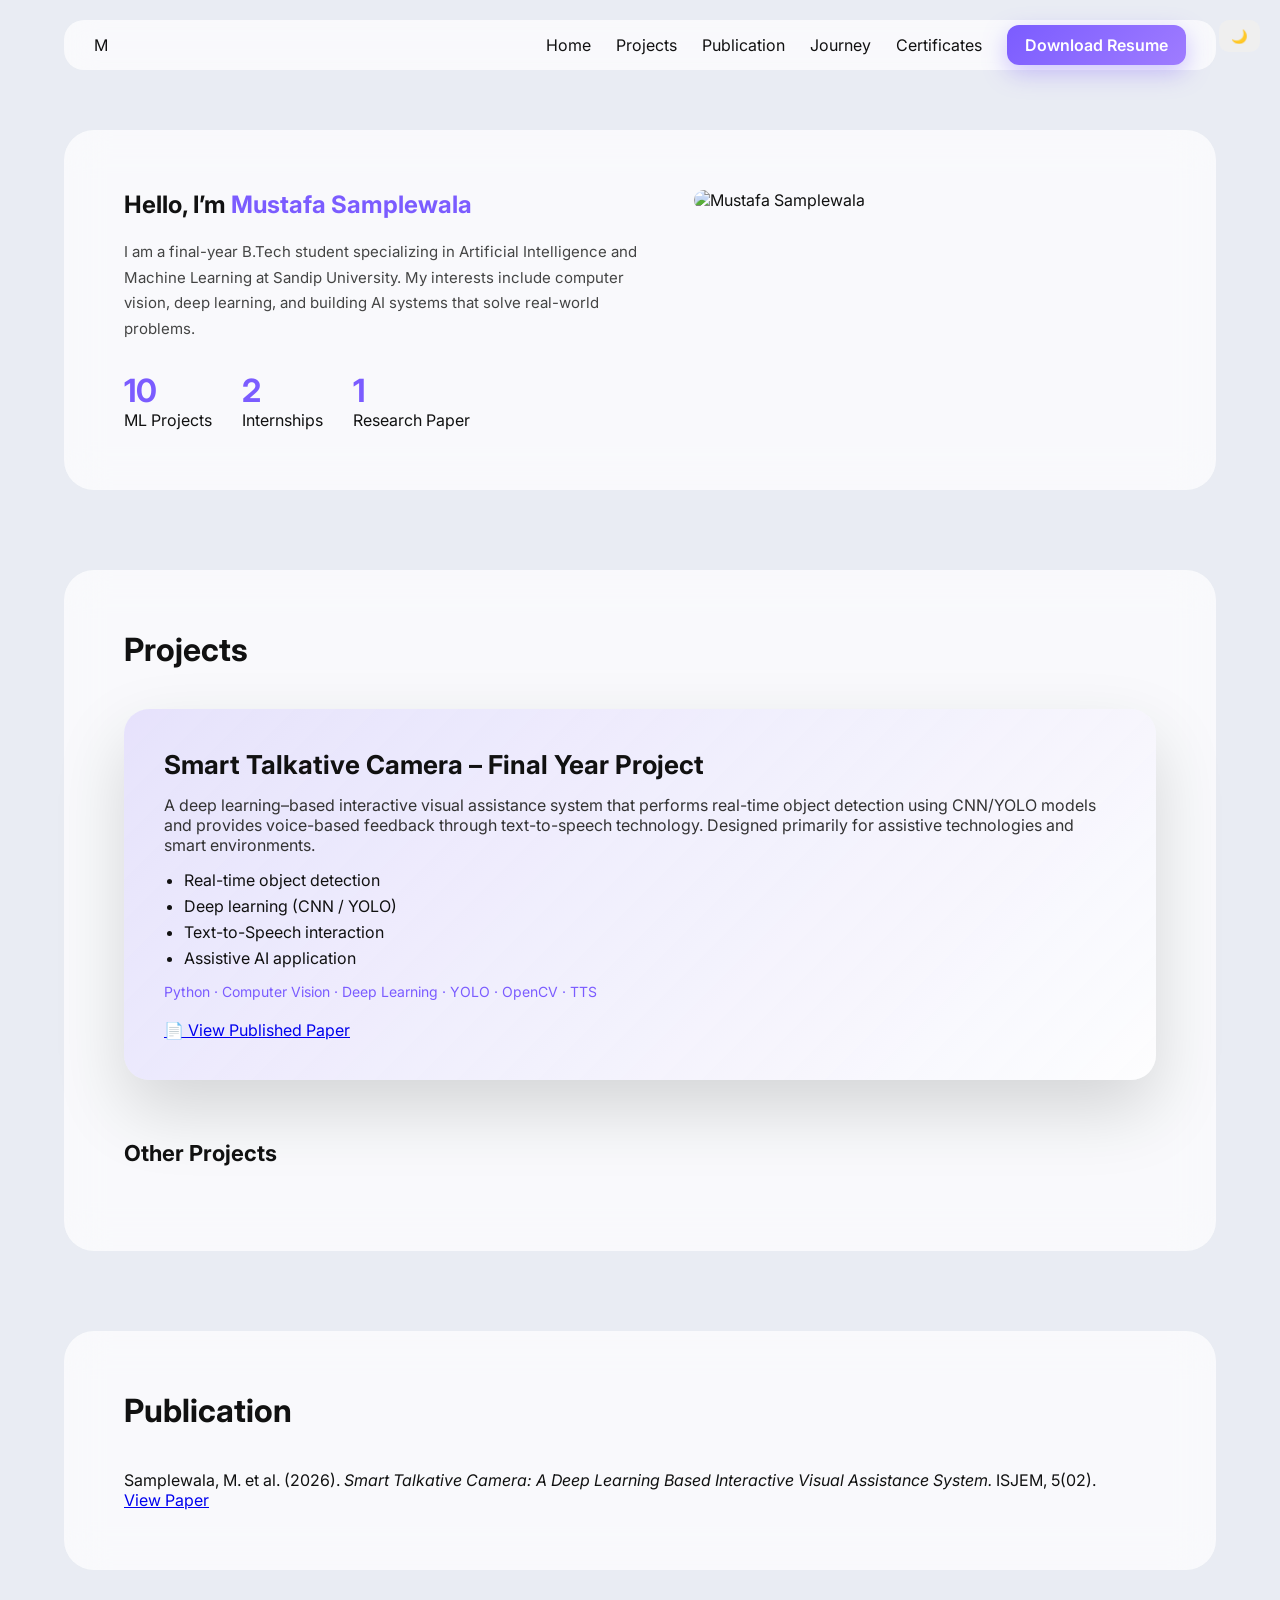
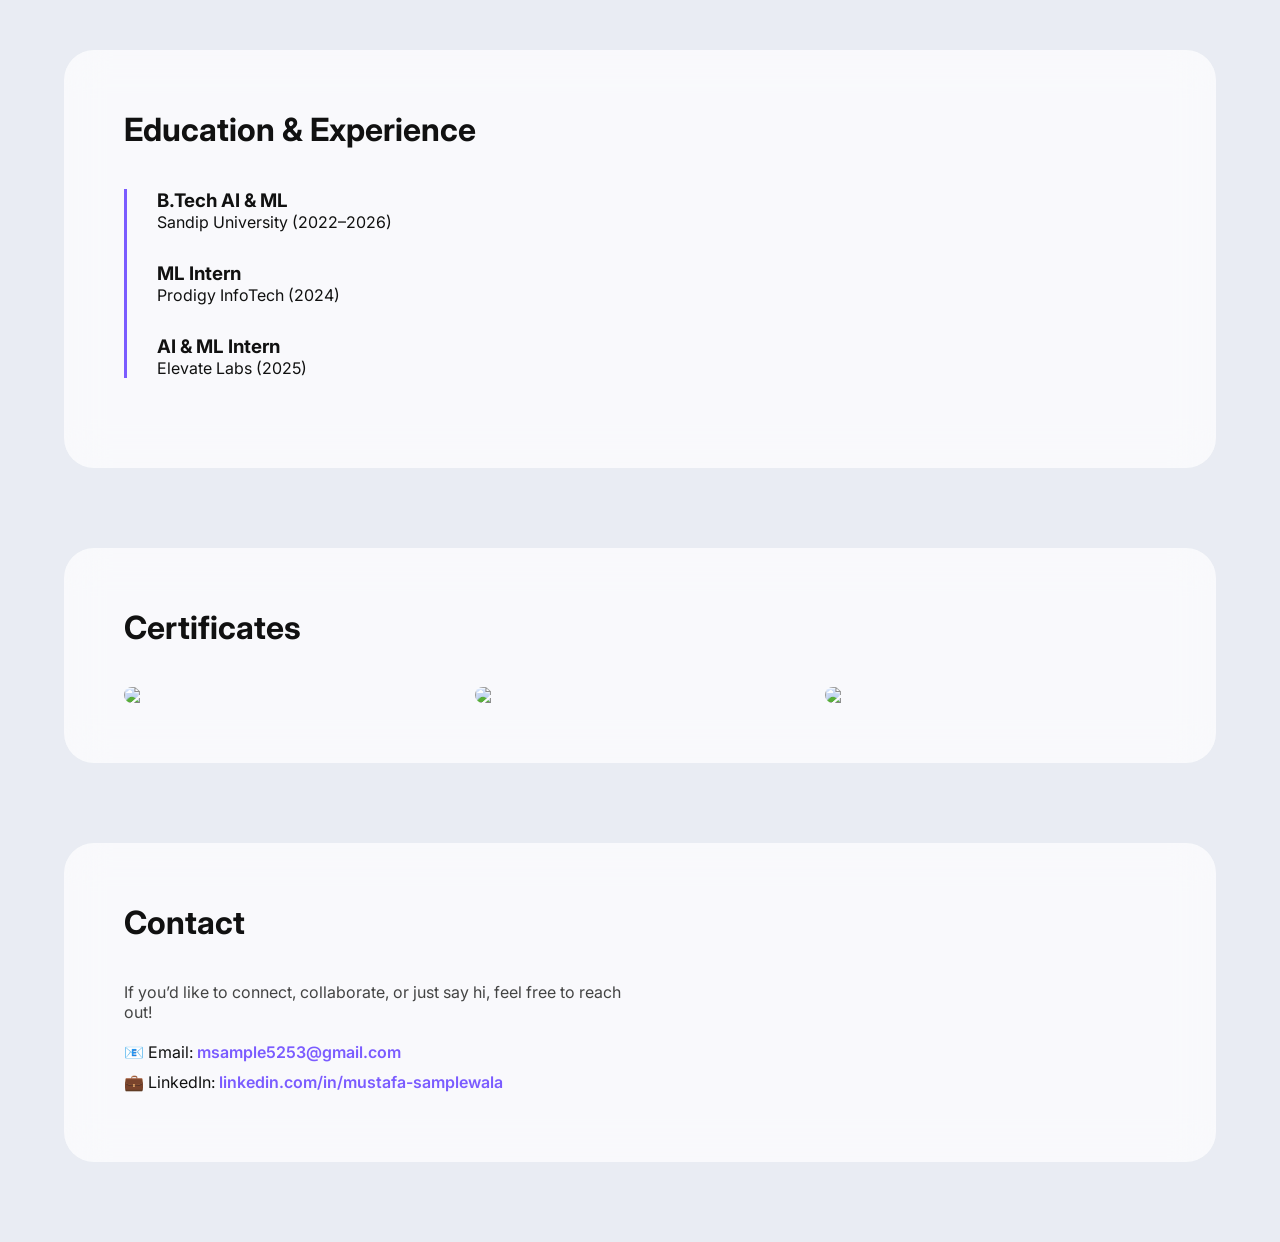
==== index.html @ 6d68ae57 "Add files via upload" ====
<!DOCTYPE html>
<html lang="en">
<head>
  <meta charset="UTF-8">
  <title>Mustafa Samplewala | AI & ML Engineer</title>
  <meta name="viewport" content="width=device-width, initial-scale=1.0">
  <link rel="stylesheet" href="style.css">
</head>
<body>

<button id="themeToggle">🌙</button>

<nav class="navbar">
  <div class="logo">M</div>
  <ul>
  <li><a href="#home">Home</a></li>
  <li><a href="#projects">Projects</a></li>
  <li><a href="#publication">Publication</a></li>
  <li><a href="#timeline">Journey</a></li>
  <li><a href="#certificates">Certificates</a></li>

  <!-- Highlighted Resume Button -->
  <li>
    <a href="assets/resume.pdf" download class="resume-btn">
      Download Resume
    </a>
  </li>
</ul>
</nav>

<!-- HERO -->
<section class="hero reveal" id="home">
    <div class="hero-content">
        <h1>Hello, I’m <span>Mustafa Samplewala</span></h1>

        <!-- About Me -->
        <p class="about-text">
            I am a final-year B.Tech student specializing in Artificial Intelligence and
            Machine Learning at Sandip University. My interests include computer vision,
            deep learning, and building AI systems that solve real-world problems.
        </p>

        <!-- Animated Counters -->
        <div class="stats">
            <div>
            <h3 class="counter" data-target="10">0</h3>
            <span>ML Projects</span>
            </div>
            <div>
            <h3 class="counter" data-target="2">0</h3>
            <span>Internships</span>
            </div>
            <div>
            <h3 class="counter" data-target="1">0</h3>
            <span>Research Paper</span>
            </div>
        </div>
    </div>

    <div class="hero-image">
    <img src="assets/profile.jpg" alt="Mustafa Samplewala">
  </div>
</section>

<!-- PROJECTS -->
<section class="glass-section reveal" id="projects">
  <h2 class="section-title">Projects</h2>

  <!-- FINAL YEAR PROJECT (FEATURED) -->
  <div class="featured-project">
    <h3>Smart Talkative Camera – Final Year Project</h3>
    <p>
      A deep learning–based interactive visual assistance system that performs
      real-time object detection using CNN/YOLO models and provides
      voice-based feedback through text-to-speech technology.
      Designed primarily for assistive technologies and smart environments.
    </p>

    <ul>
      <li>Real-time object detection</li>
      <li>Deep learning (CNN / YOLO)</li>
      <li>Text-to-Speech interaction</li>
      <li>Assistive AI application</li>
    </ul>

    <span>
      Python · Computer Vision · Deep Learning · YOLO · OpenCV · TTS
    </span>

    <div class="project-links">
      <a class="btn" target="_blank"
         href="https://isjem.com/download/smart-talkative-camera-a-deep-learning-based-interactive-visual-assistance-system/">
        📄 View Published Paper
      </a>
    </div>
  </div>

  <!-- OTHER PROJECTS (AUTO FROM GITHUB) -->
  <h3 class="sub-title">Other Projects</h3>
  <div class="card-grid" id="projectsContainer"></div>
</section>

<!-- PUBLICATION -->
<section class="glass-section reveal" id="publication">
  <h2 class="section-title">Publication</h2>
  <p class="citation">
    Samplewala, M. et al. (2026). <i>Smart Talkative Camera: A Deep Learning Based Interactive
    Visual Assistance System.</i> ISJEM, 5(02).
  </p>
  <a class="btn" target="_blank"
     href="https://isjem.com/download/smart-talkative-camera-a-deep-learning-based-interactive-visual-assistance-system/">
    View Paper
  </a>
</section>

<!-- TIMELINE -->
<section class="glass-section reveal" id="timeline">
  <h2 class="section-title">Education & Experience</h2>
  <div class="timeline">
    <div class="timeline-item"><h3>B.Tech AI & ML</h3><span>Sandip University (2022–2026)</span></div>
    <div class="timeline-item"><h3>ML Intern</h3><span>Prodigy InfoTech (2024)</span></div>
    <div class="timeline-item"><h3>AI & ML Intern</h3><span>Elevate Labs (2025)</span></div>
  </div>
</section>

<!-- CERTIFICATES -->
<section class="glass-section reveal" id="certificates">
  <h2 class="section-title">Certificates</h2>
  <div class="cert-grid">
    <img src="assets/certificates/prodigy.jpg" onclick="openModal(this.src)">
    <img src="assets/certificates/elevate.jpg" onclick="openModal(this.src)">
    <img src="assets/certificates/research-paper.jpg" onclick="openModal(this.src)">
  </div>
</section>

<div id="certModal" class="modal">
  <span class="close" onclick="closeModal()">×</span>
  <img class="modal-content" id="modalImg">
</div>

<!-- Contact -->
<section class="glass-section reveal" id="contact">
  <h2 class="section-title">Contact</h2>

  <p class="contact-text">
    If you’d like to connect, collaborate, or just say hi, feel free to reach out!
  </p>

  <div class="contact-info">
    <p>
      📧 Email:
      <a href="mailto:msample5253@gmail.com">
        msample5253@gmail.com
      </a>
    </p>

    <p>
      💼 LinkedIn:
      <a href="https://www.linkedin.com/in/mustafa-samplewala-13077528a" target="_blank">
        linkedin.com/in/mustafa-samplewala
      </a>
    </p>
  </div>
</section>

<script src="script.js"></script>
</body>
</html>
---- style.css ----
@import url('https://fonts.googleapis.com/css2?family=Inter:wght@400;600;700&display=swap');

:root {
  --bg: #e9ecf3;
  --glass: rgba(255,255,255,0.7);
  --text: #111;
  --accent: #7b5cff;
}

body.dark {
  --bg: #0f172a;
  --glass: rgba(30,41,59,0.8);
  --text: #f1f5f9;
}

* {
  margin: 0;
  padding: 0;
  box-sizing: border-box;
  font-family: 'Inter', sans-serif;
}

body {
  background: var(--bg);
  color: var(--text);
  transition: 0.4s;
}

#themeToggle {
  position: fixed;
  top: 20px;
  right: 20px;
  padding: 8px 12px;
  cursor: pointer;
  border-radius: 10px;
  border: none;
}

.navbar {
  width: 90%;
  margin: 20px auto;
  padding: 15px 30px;
  background: var(--glass);
  backdrop-filter: blur(15px);
  border-radius: 20px;
  display: flex;
  justify-content: space-between;
}

.navbar ul {
  display: flex;
  gap: 25px;
  list-style: none;
}

.navbar a {
  text-decoration: none;
  color: var(--text);
}

.hero {
  width: 90%;
  margin: 60px auto;
  padding: 60px;
  background: var(--glass);
  backdrop-filter: blur(20px);
  border-radius: 30px;
  display: flex;
  gap: 50px;
}

.hero-content h1 span {
  color: var(--accent);
}

.hero-image img {
  width: 300px;
  border-radius: 20px;
}

.glass-section {
  width: 90%;
  margin: 80px auto;
  padding: 60px;
  background: var(--glass);
  backdrop-filter: blur(20px);
  border-radius: 30px;
}

.section-title {
  margin-bottom: 40px;
  font-size: 32px;
}

.card-grid {
  display: grid;
  grid-template-columns: repeat(auto-fit, minmax(250px, 1fr));
  gap: 30px;
}

.glass-card {
  padding: 25px;
  border-radius: 20px;
  background: var(--glass);
  transition: transform 0.3s;
}

.glass-card:hover {
  transform: translateY(-8px);
}

.timeline {
  border-left: 3px solid var(--accent);
  padding-left: 30px;
}

.timeline-item {
  margin-bottom: 30px;
}

.cert-grid {
  display: grid;
  grid-template-columns: repeat(auto-fit, minmax(200px, 1fr));
  gap: 20px;
}

.cert-grid img {
  width: 100%;
  border-radius: 15px;
  cursor: pointer;
}

.modal {
  display: none;
  position: fixed;
  inset: 0;
  background: rgba(0,0,0,0.9);
}

.modal-content {
  max-width: 90%;
  margin: auto;
  margin-top: 5%;
  display: block;
}

.close {
  position: absolute;
  right: 30px;
  top: 20px;
  color: white;
  font-size: 35px;
  cursor: pointer;
}

/* Scroll Animation */
.reveal {
  opacity: 0;
  transform: translateY(40px);
  transition: 0.6s ease;
}

.reveal.active {
  opacity: 1;
  transform: translateY(0);
}
/* Smooth page transitions */
html {
  scroll-behavior: smooth;
}

/* Stats */
.stats {
  display: flex;
  gap: 30px;
  margin-top: 30px;
}

.stats h3 {
  font-size: 32px;
  color: var(--accent);
}

/* Project Card Enhancements */
.glass-card {
  cursor: pointer;
}

.glass-card:hover {
  box-shadow: 0 25px 60px rgba(0,0,0,0.15);
}

/* Featured Final Year Project */
.featured-project {
  background: linear-gradient(
    135deg,
    rgba(123,92,255,0.15),
    rgba(255,255,255,0.6)
  );
  border-radius: 25px;
  padding: 40px;
  margin-bottom: 60px;
  box-shadow: 0 30px 70px rgba(0,0,0,0.15);
}

body.dark .featured-project {
  background: linear-gradient(
    135deg,
    rgba(123,92,255,0.25),
    rgba(30,41,59,0.9)
  );
}

.featured-project h3 {
  font-size: 26px;
  margin-bottom: 15px;
}

.featured-project p {
  color: #333;
  margin-bottom: 15px;
}

body.dark .featured-project p {
  color: #e5e7eb;
}

.featured-project ul {
  margin-left: 20px;
  margin-bottom: 15px;
}

.featured-project li {
  margin-bottom: 6px;
}

.featured-project span {
  display: block;
  font-size: 14px;
  color: var(--accent);
  margin-bottom: 20px;
}

.project-links {
  display: flex;
  gap: 15px;
}

.sub-title {
  margin-bottom: 25px;
  font-size: 22px;
}

/* Resume Button in Navbar */
.resume-btn {
  background: linear-gradient(135deg, #7b5cff, #9f7cff);
  color: #ffffff !important;
  padding: 10px 18px;
  border-radius: 12px;
  font-weight: 600;
  transition: all 0.3s ease;
  box-shadow: 0 8px 25px rgba(123, 92, 255, 0.35);
}

/* Hover Effect */
.resume-btn:hover {
  transform: translateY(-2px);
  box-shadow: 0 12px 35px rgba(123, 92, 255, 0.5);
}

/* Dark Mode Support */
body.dark .resume-btn {
  background: linear-gradient(135deg, #a78bfa, #7c3aed);
  box-shadow: 0 8px 25px rgba(167, 139, 250, 0.35);
}

.about-text {
  max-width: 520px;
  margin: 20px 0 30px;
  font-size: 15px;
  line-height: 1.7;
  color: #444;
}

body.dark .about-text {
  color: #d1d5db;
}

.contact-text {
  max-width: 500px;
  margin-bottom: 20px;
  color: #444;
}

.contact-info a {
  color: var(--accent);
  font-weight: 600;
  text-decoration: none;
}

.contact-info a:hover {
  text-decoration: underline;
}

body.dark .contact-text {
  color: #d1d5db;
}

.contact-info p {
  margin-bottom: 10px;
}
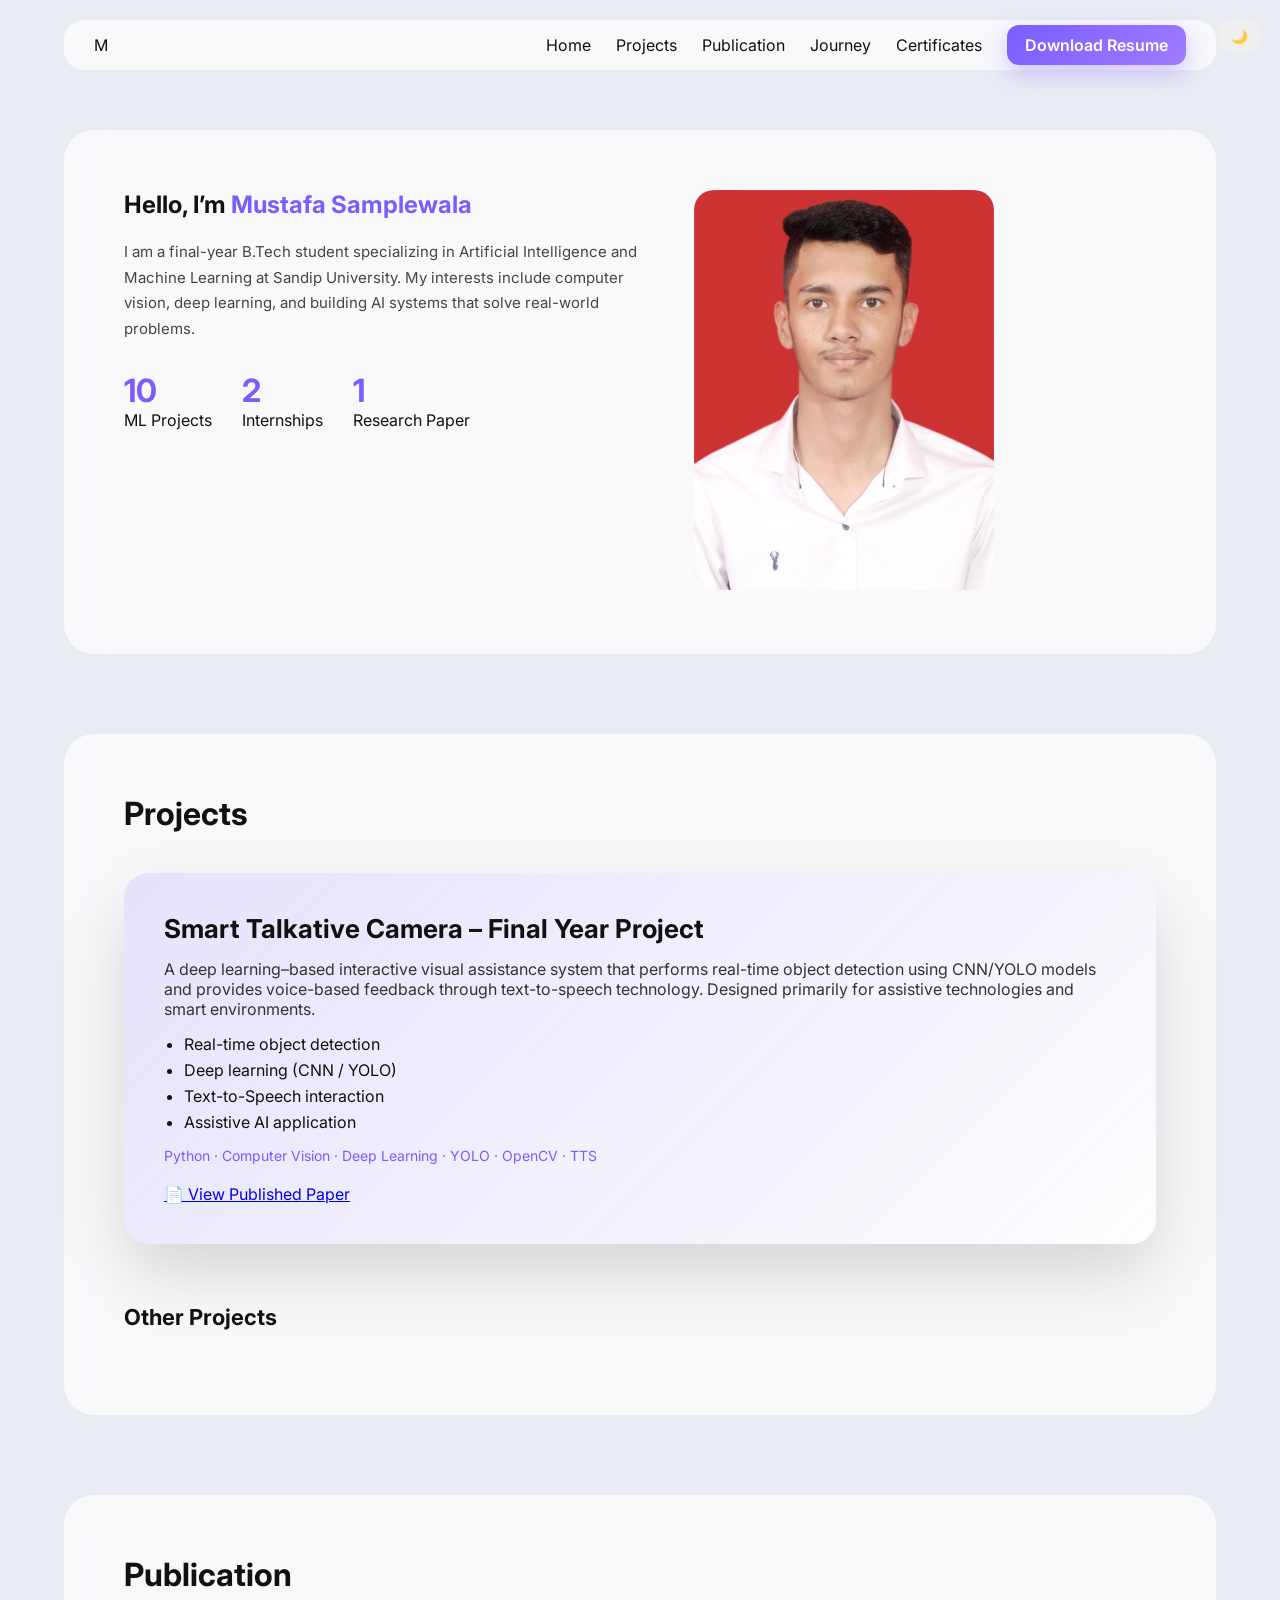
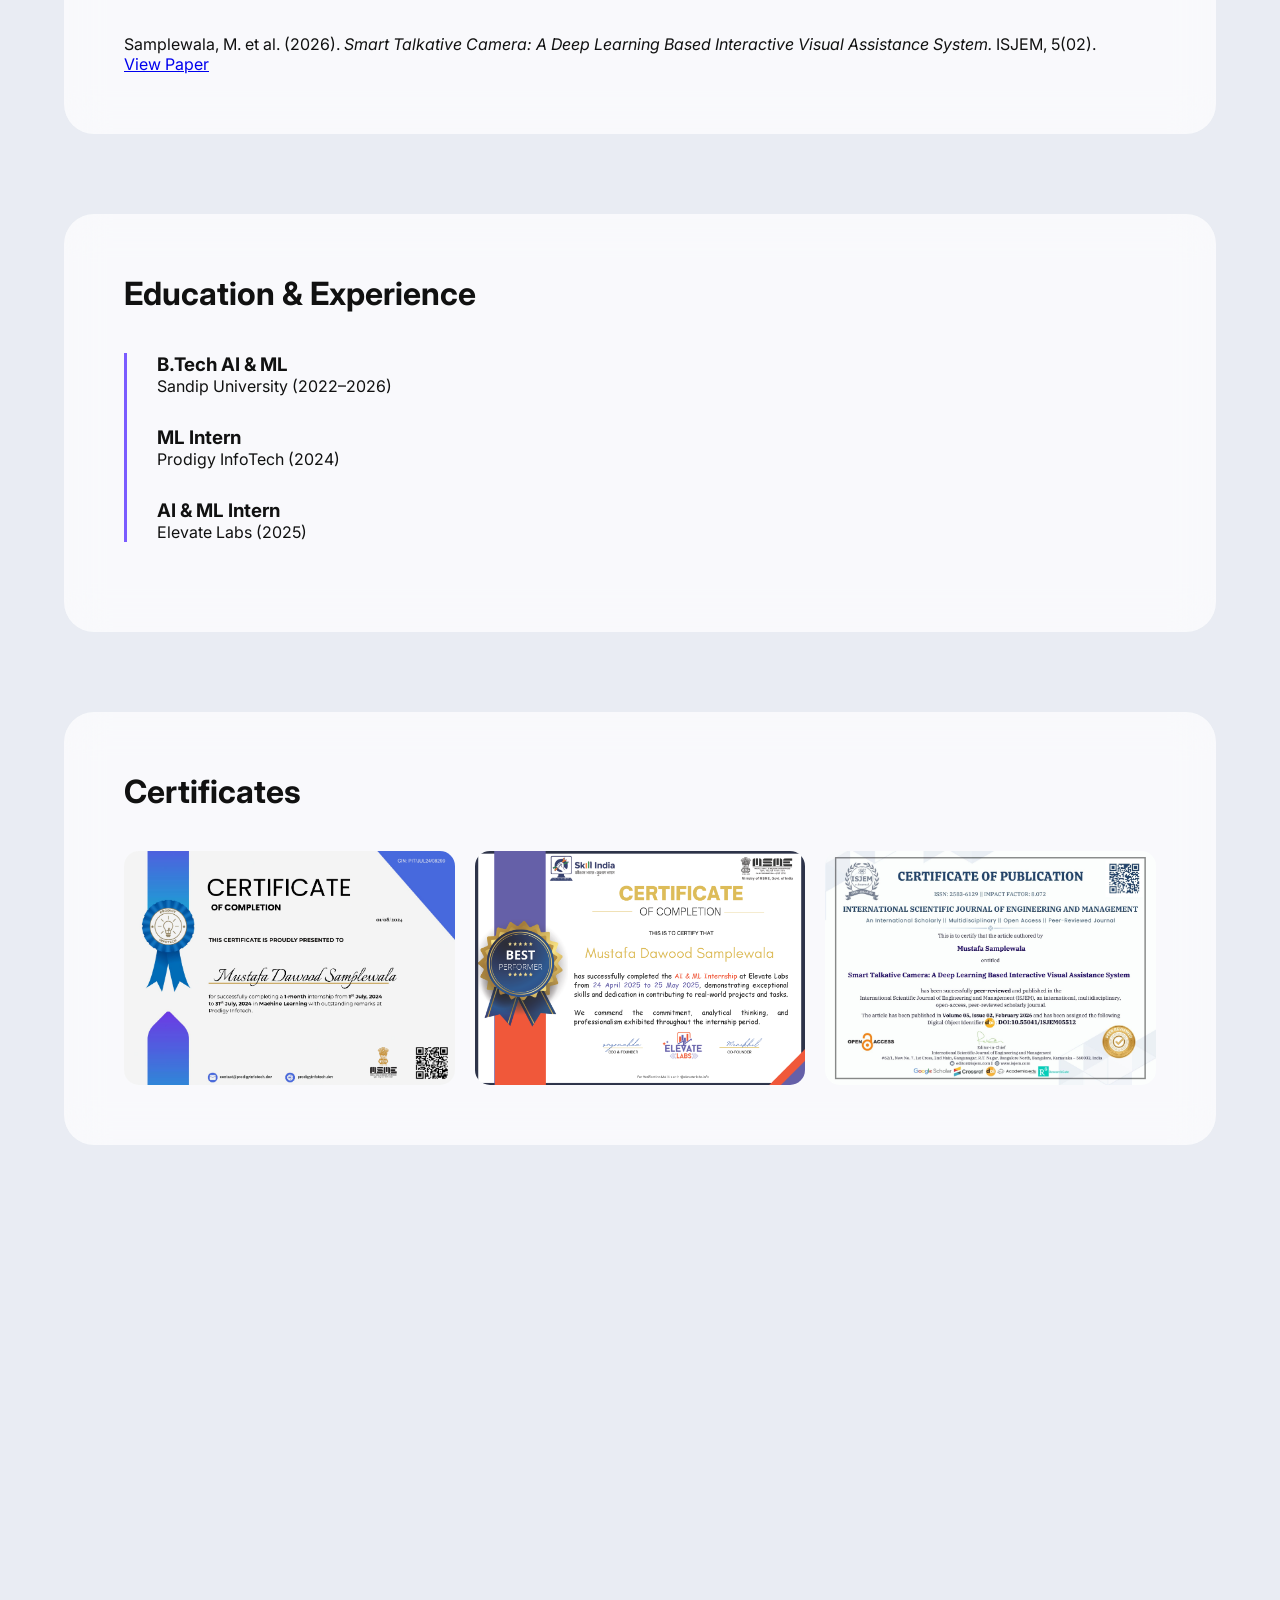
==== commit 3f0727e0: "Update index.html" ====
--- a/index.html
+++ b/index.html
@@ -21,7 +21,7 @@
 
   <!-- Highlighted Resume Button -->
   <li>
-    <a href="assets/resume.pdf" download class="resume-btn">
+    <a href="assets/resume.pdf" target="_blank" class="resume-btn">
       Download Resume
     </a>
   </li>
@@ -165,4 +165,5 @@
 
 <script src="script.js"></script>
 </body>
-</html>+
+</html>
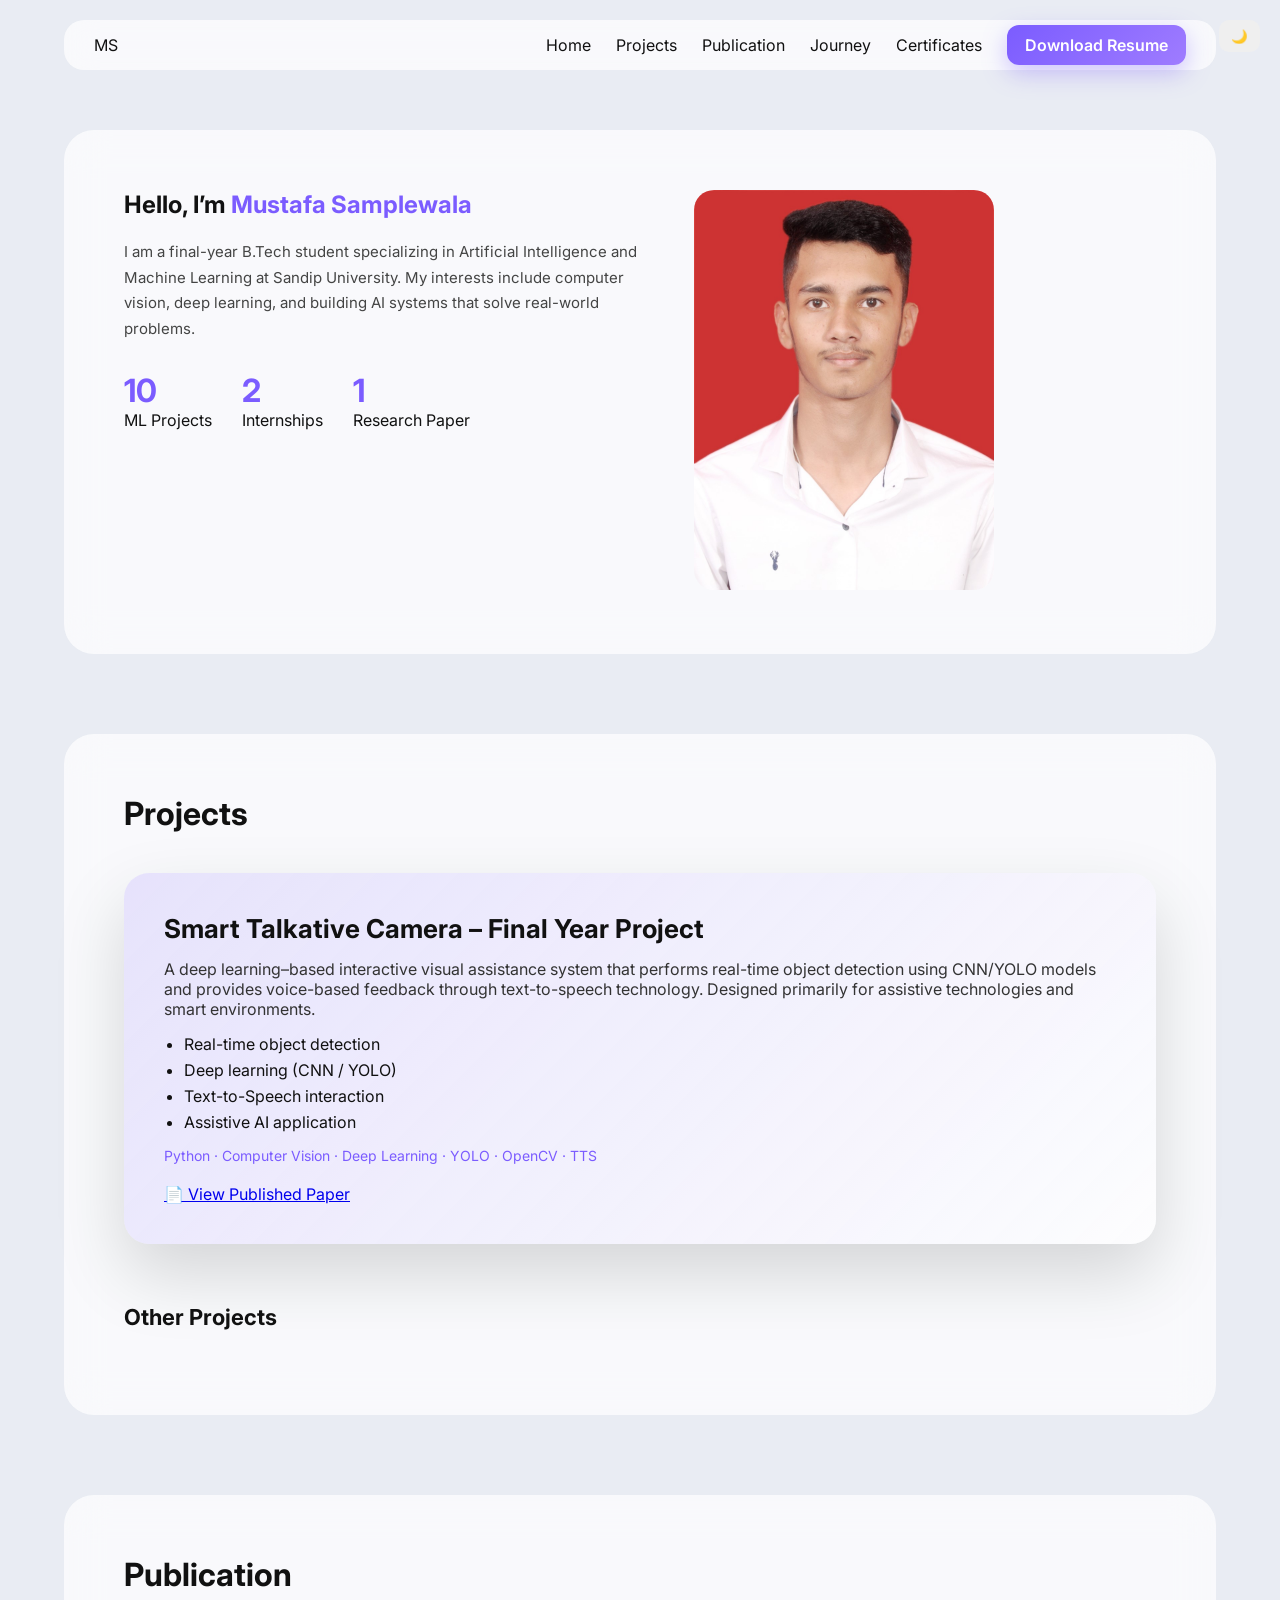
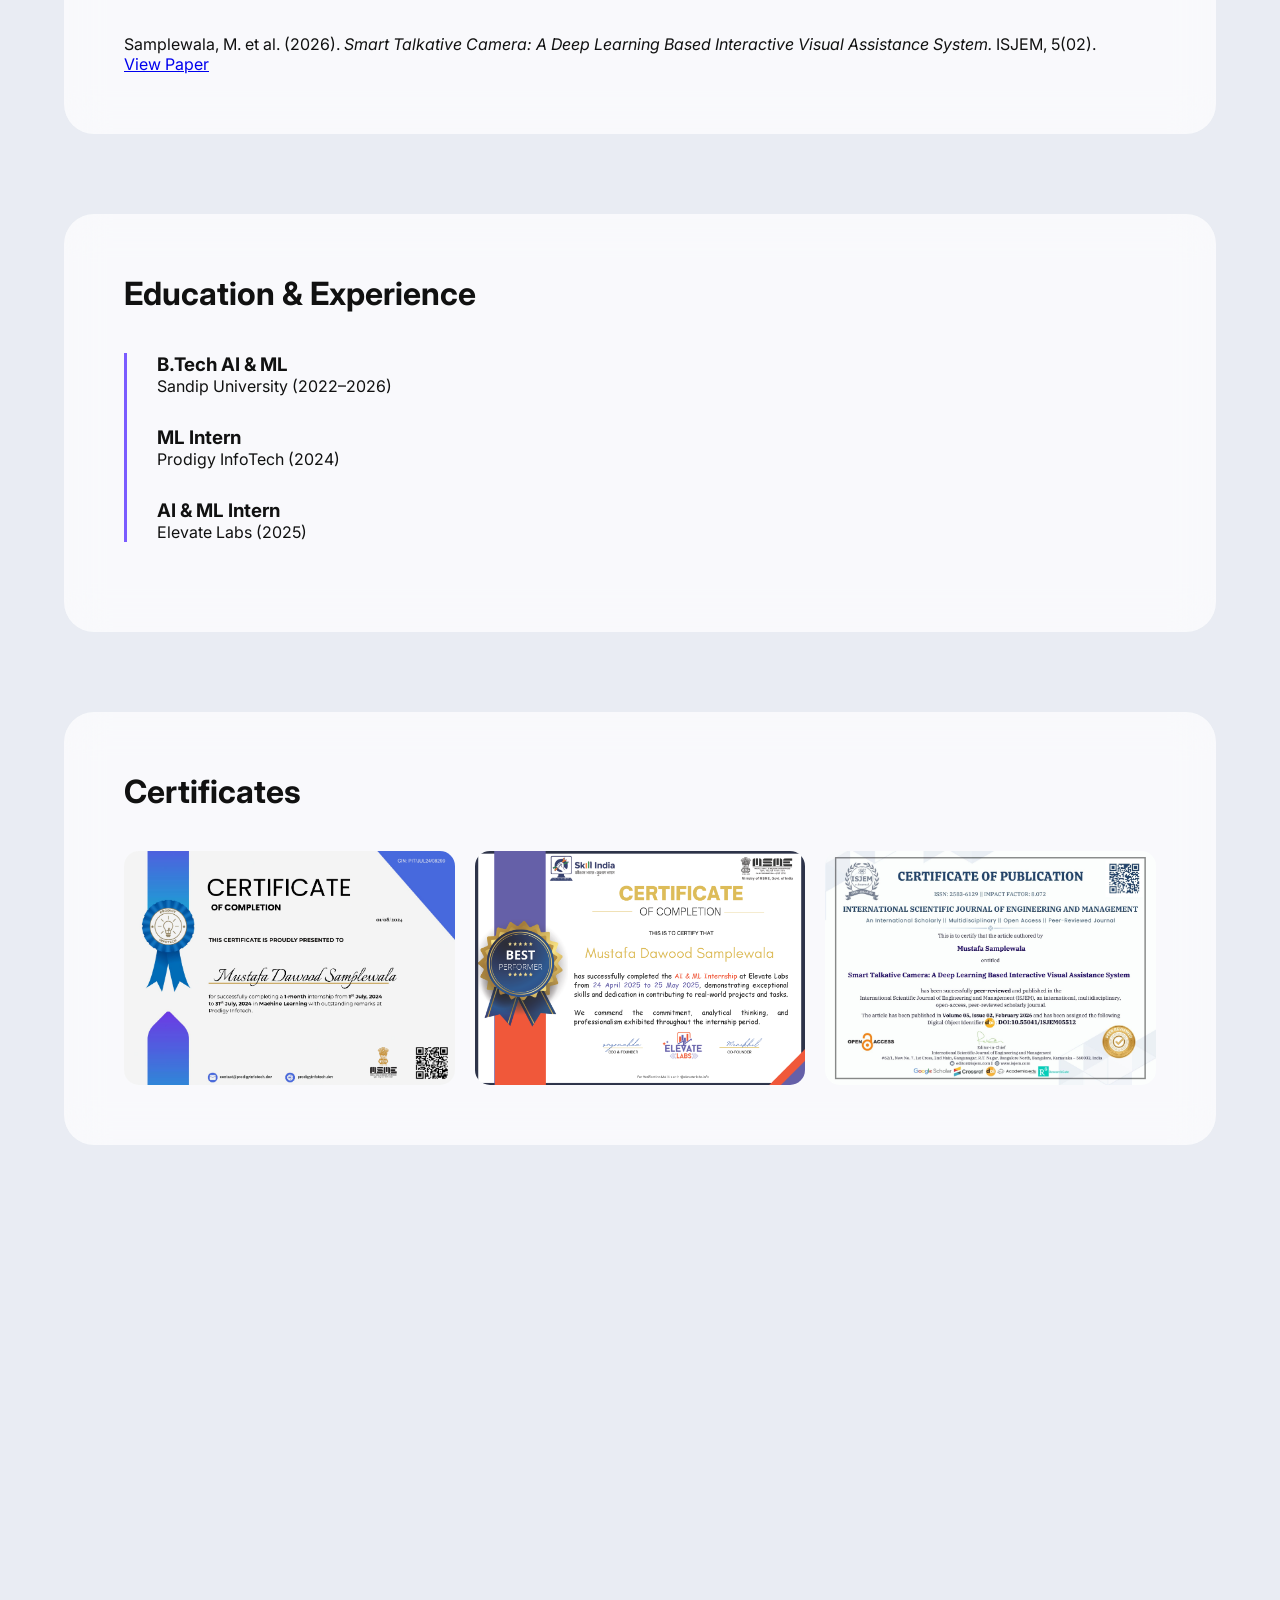
==== commit d9893a67: "Update index.html" ====
--- a/index.html
+++ b/index.html
@@ -11,22 +11,30 @@
 <button id="themeToggle">🌙</button>
 
 <nav class="navbar">
-  <div class="logo">M</div>
-  <ul>
-  <li><a href="#home">Home</a></li>
-  <li><a href="#projects">Projects</a></li>
-  <li><a href="#publication">Publication</a></li>
-  <li><a href="#timeline">Journey</a></li>
-  <li><a href="#certificates">Certificates</a></li>
+  <div class="logo">MS</div>
 
-  <!-- Highlighted Resume Button -->
-  <li>
-    <a href="assets/resume.pdf" target="_blank" class="resume-btn">
-      Download Resume
-    </a>
-  </li>
-</ul>
+  <!-- Hamburger -->
+  <div class="hamburger" id="hamburger">
+    <span></span>
+    <span></span>
+    <span></span>
+  </div>
+
+  <!-- Nav Links -->
+  <ul id="nav-links">
+    <li><a href="#home">Home</a></li>
+    <li><a href="#projects">Projects</a></li>
+    <li><a href="#publication">Publication</a></li>
+    <li><a href="#timeline">Journey</a></li>
+    <li><a href="#certificates">Certificates</a></li>
+    <li>
+      <a href="assets/resume.pdf" download class="resume-btn">Download Resume</a>
+    </li>
+  </ul>
 </nav>
+
+<!-- Mobile Menu Overlay -->
+<div class="nav-overlay" id="navOverlay"></div>
 
 <!-- HERO -->
 <section class="hero reveal" id="home">
@@ -167,3 +175,8 @@
 </body>
 
 </html>
+<script src="script.js"></script>
+</body>
+
+</html>
+
--- a/style.css
+++ b/style.css
@@ -308,4 +308,84 @@
 
 .contact-info p {
   margin-bottom: 10px;
+}
+
+@media (max-width: 768px) {
+
+  .navbar {
+    flex-direction: column;
+    gap: 15px;
+    padding: 20px;
+  }
+
+  .navbar ul {
+    flex-wrap: wrap;
+    justify-content: center;
+    gap: 15px;
+  }
+
+  .resume-btn {
+    padding: 12px 20px;
+    font-size: 14px;
+  }
+}
+
+@media (max-width: 768px) {
+
+  .hero {
+    flex-direction: column;
+    text-align: center;
+    padding: 40px 25px;
+  }
+
+  .hero-content h1 {
+    font-size: 32px;
+  }
+
+  .about-text {
+    margin-left: auto;
+    margin-right: auto;
+  }
+
+  .hero-image img {
+    width: 220px;
+    height: auto;
+    margin-top: 30px;
+  }
+}
+
+@media (max-width: 768px) {
+
+  .stats {
+    justify-content: center;
+    gap: 20px;
+  }
+
+  .stats h3 {
+    font-size: 26px;
+  }
+
+  .stats span {
+    font-size: 13px;
+  }
+}
+
+@media (max-width: 600px) {
+  .card-grid {
+    grid-template-columns: 1fr;
+  }
+}
+
+@media (max-width: 768px) {
+  .timeline {
+    padding-left: 20px;
+  }
+
+  .timeline-item h3 {
+    font-size: 16px;
+  }
+
+  .timeline-item span {
+    font-size: 13px;
+  }
 }
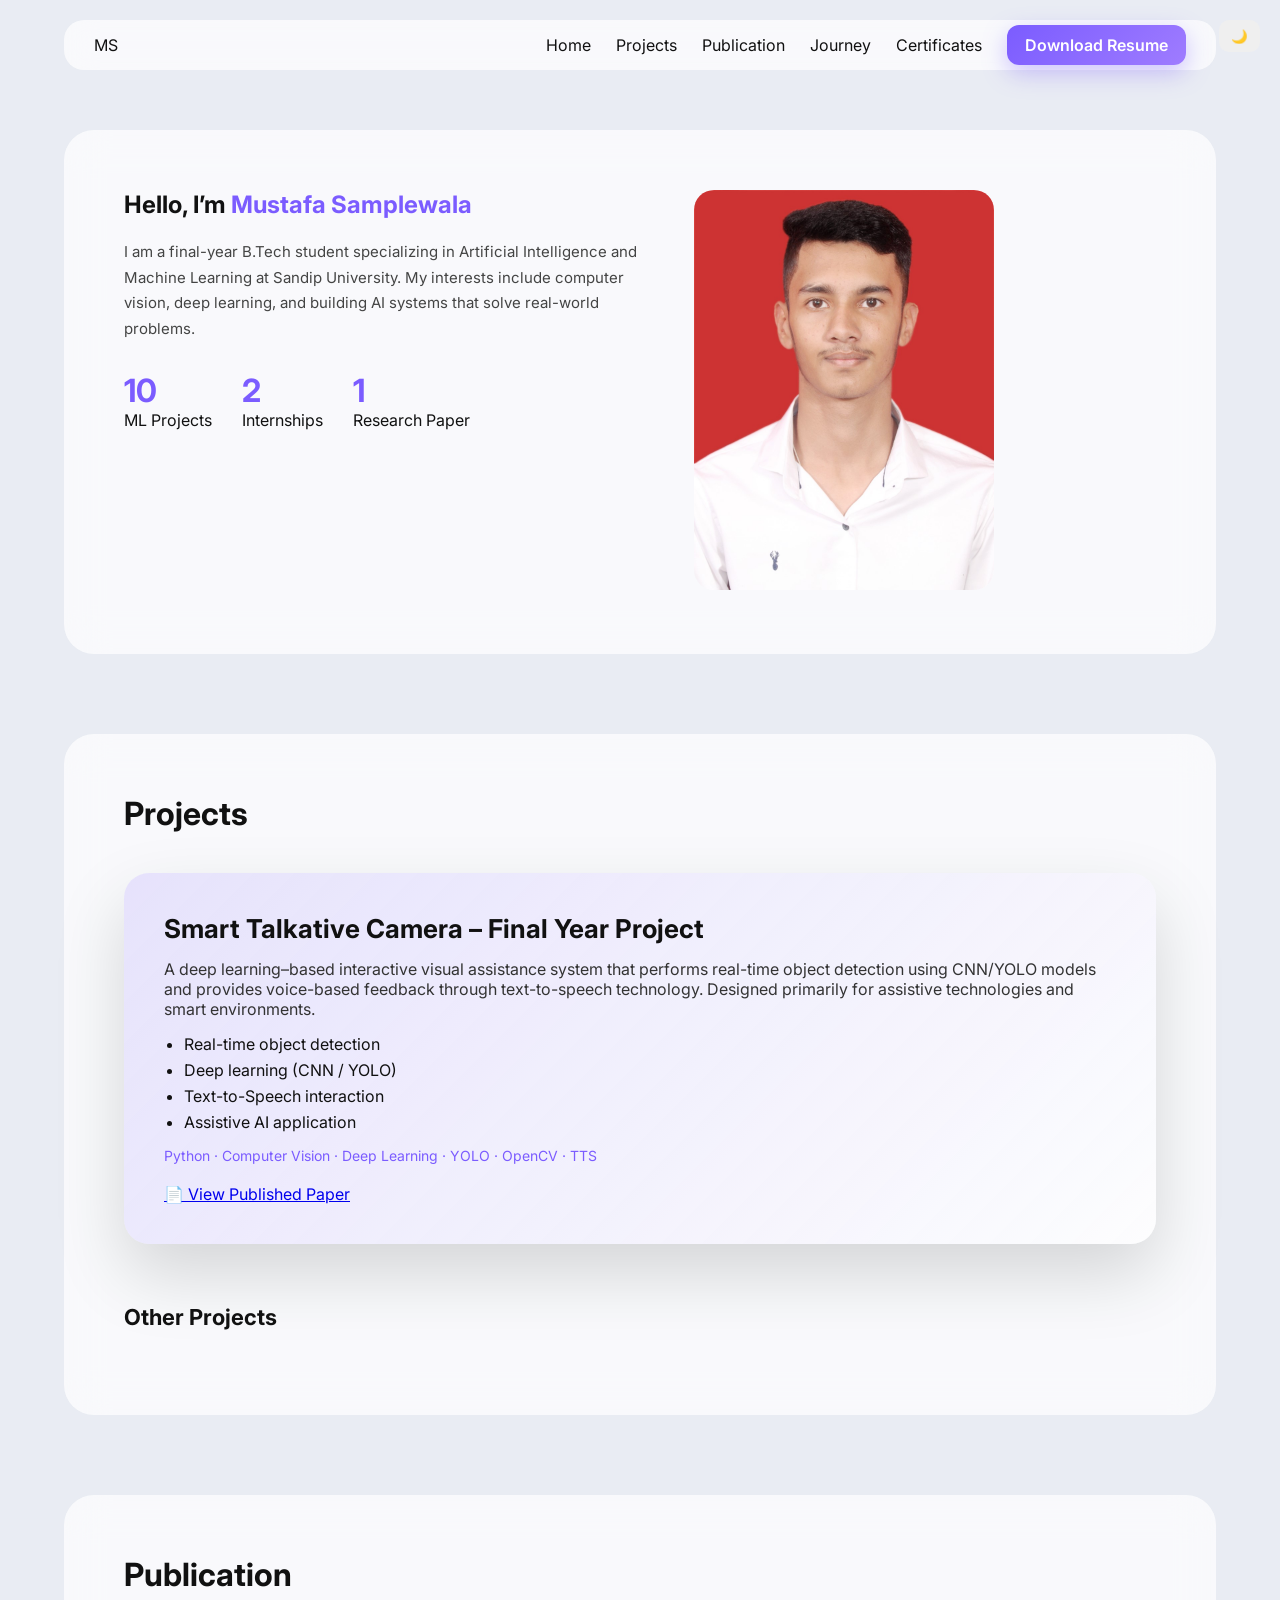
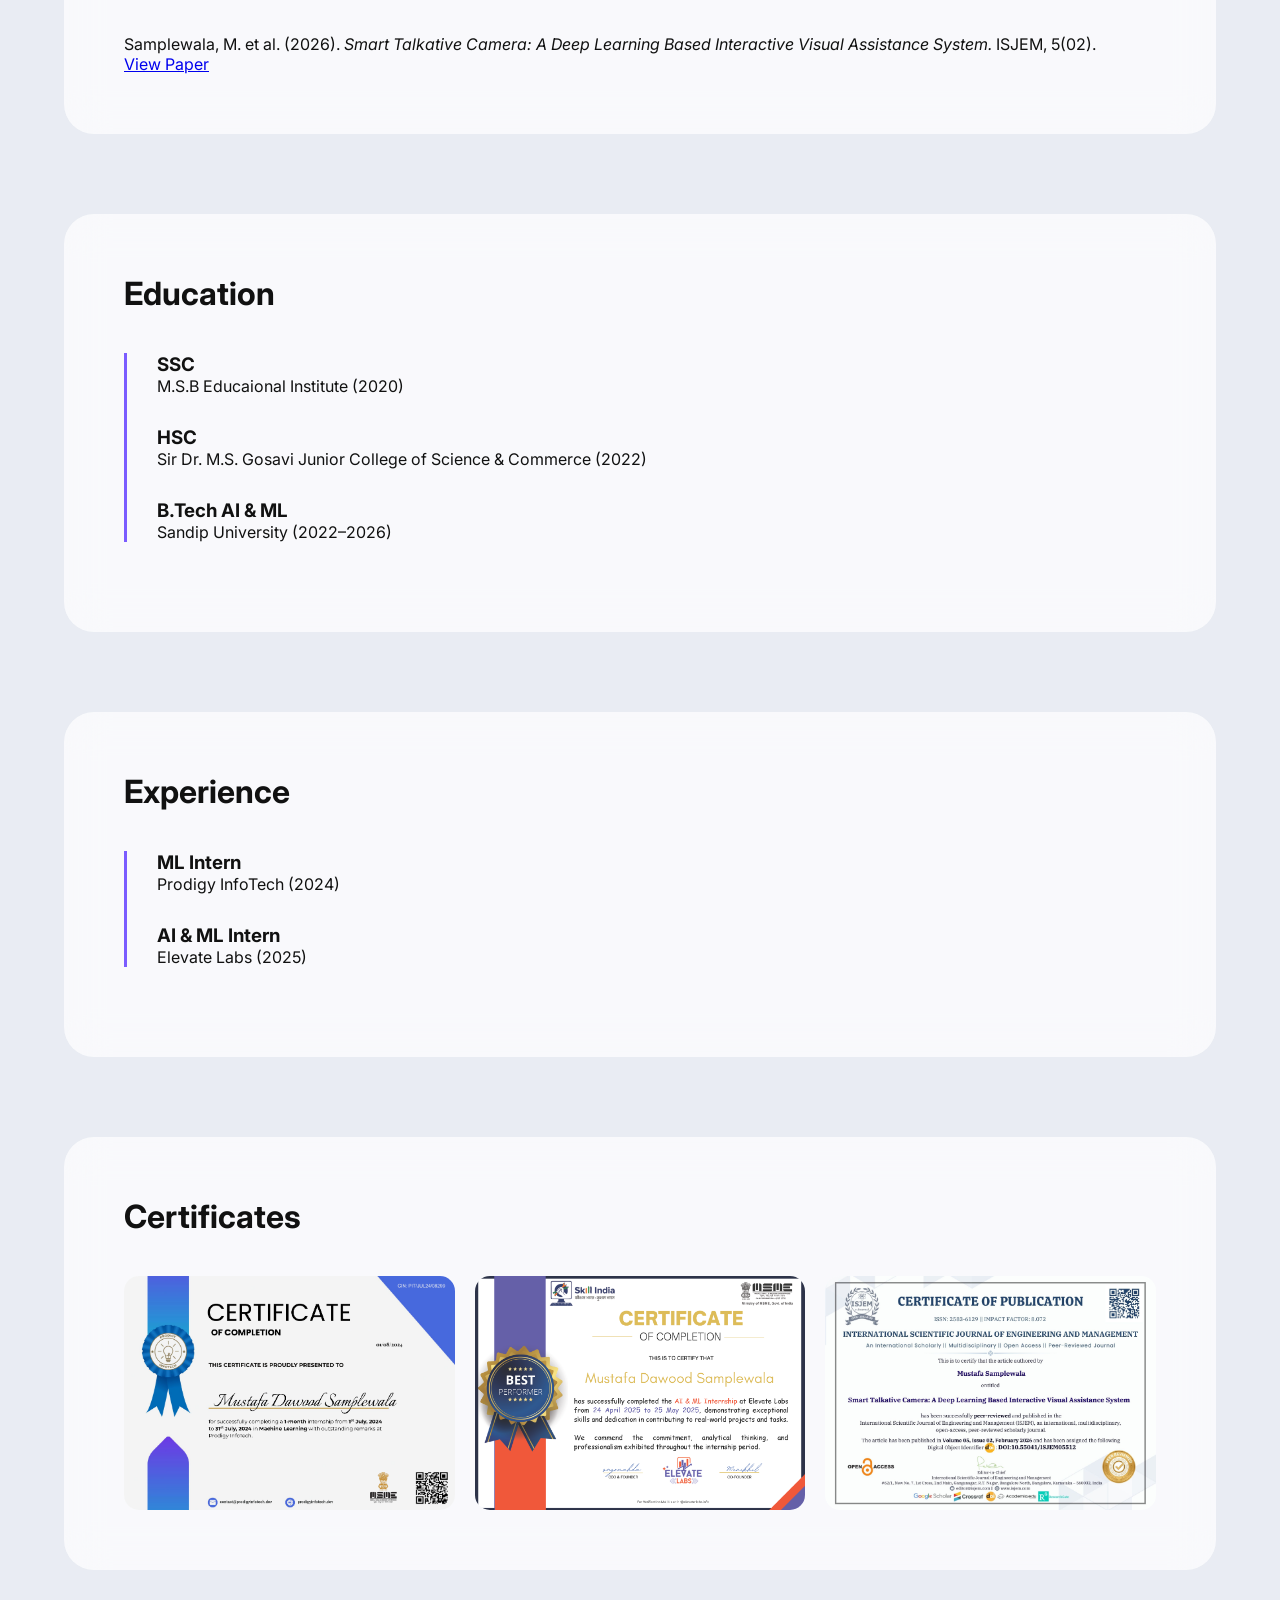
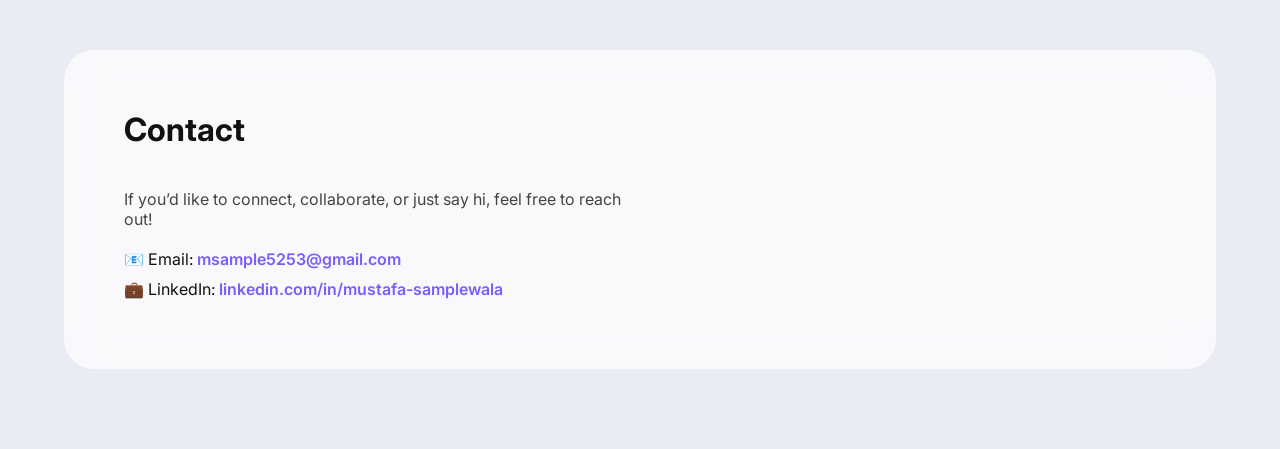
==== commit b6813907: "Fix HTML structure and remove duplicates" ====
--- a/index.html
+++ b/index.html
@@ -123,9 +123,18 @@
 
 <!-- TIMELINE -->
 <section class="glass-section reveal" id="timeline">
-  <h2 class="section-title">Education & Experience</h2>
+  <h2 class="section-title">Education</h2>
   <div class="timeline">
+    <div class="timeline-item"><h3>SSC</h3><span>M.S.B Educaional Institute (2020)</span></div>
+    <div class="timeline-item"><h3>HSC</h3><span>Sir Dr. M.S. Gosavi Junior College of Science & Commerce (2022)</span></div>
     <div class="timeline-item"><h3>B.Tech AI & ML</h3><span>Sandip University (2022–2026)</span></div>
+  </div>
+</section>
+
+<!-- TIMELINE -->
+<section class="glass-section reveal" id="timeline">
+  <h2 class="section-title">Experience</h2>
+  <div class="timeline">
     <div class="timeline-item"><h3>ML Intern</h3><span>Prodigy InfoTech (2024)</span></div>
     <div class="timeline-item"><h3>AI & ML Intern</h3><span>Elevate Labs (2025)</span></div>
   </div>
@@ -179,4 +188,3 @@
 </body>
 
 </html>
-
--- a/style.css
+++ b/style.css
@@ -164,6 +164,7 @@
   opacity: 1;
   transform: translateY(0);
 }
+
 /* Smooth page transitions */
 html {
   scroll-behavior: smooth;
@@ -308,84 +309,187 @@
 
 .contact-info p {
   margin-bottom: 10px;
+}
+
+@media (max-width: 768px) {
+
+  .navbar {
+    flex-direction: column;
+    gap: 15px;
+    padding: 20px;
+  }
+
+  .navbar ul {
+    flex-wrap: wrap;
+    justify-content: center;
+    gap: 15px;
+  }
+
+  .resume-btn {
+    padding: 12px 20px;
+    font-size: 14px;
+  }
+}
+
+@media (max-width: 768px) {
+
+  .hero {
+    flex-direction: column;
+    text-align: center;
+    padding: 40px 25px;
+  }
+
+  .hero-content h1 {
+    font-size: 32px;
+  }
+
+  .about-text {
+    margin-left: auto;
+    margin-right: auto;
+  }
+
+  .hero-image img {
+    width: 220px;
+    height: auto;
+    margin-top: 30px;
+  }
+}
+
+@media (max-width: 768px) {
+
+  .stats {
+    justify-content: center;
+    gap: 20px;
+  }
+
+  .stats h3 {
+    font-size: 26px;
+  }
+
+  .stats span {
+    font-size: 13px;
+  }
+}
+
+@media (max-width: 600px) {
+  .card-grid {
+    grid-template-columns: 1fr;
+  }
+}
+
+@media (max-width: 600px) {
+  .cert-grid {
+    grid-template-columns: 1fr;
+  }
+
+  .modal-content {
+    margin-top: 20%;
+  }
+}
+
+@media (max-width: 768px) {
+  .timeline {
+    padding-left: 20px;
+  }
+
+  .timeline-item h3 {
+    font-size: 16px;
+  }
+
+  .timeline-item span {
+    font-size: 13px;
+  }
+}
+
+/* Hamburger icon */
+.hamburger {
+  display: none;
+  flex-direction: column;
+  gap: 5px;
+  cursor: pointer;
+}
+
+.hamburger span {
+  width: 25px;
+  height: 3px;
+  background: var(--text);
+  border-radius: 2px;
+  transition: 0.3s;
+}
+
+/* Mobile Navbar */
+/* Mobile Navbar */
+@media (max-width: 768px) {
+
+  .hamburger {
+    display: flex;
+    margin-left: auto; /* keeps it away from logo */
+  }
+
+  .navbar {
+    position: relative;
+    z-index: 10;
+  }
+
+  .navbar ul {
+    position: absolute;
+    top: 120px;                 /* pushed down */
+    left: 0;
+    width: 100%;
+    background: var(--glass);
+    backdrop-filter: blur(15px);
+    border-radius: 20px;
+
+    display: none;              /* 🔥 hidden by default */
+    flex-direction: column;
+    align-items: center;
+
+    padding: 40px 20px 35px;    /* better touch spacing */
+    gap: 24px;
+    text-align: center;
+
+    max-height: calc(100vh - 120px);
+    overflow-y: auto;
+
+    z-index: 20;
+    pointer-events: none;
+  }
+
+  .navbar ul.active {
+    display: flex;              /* 🔥 shows menu on click */
+    pointer-events: auto;
+  }
+
+  /* Improve tap area */
+  .navbar ul li {
+    width: 100%;
+  }
+
+  .navbar ul li a {
+    display: block;
+    padding: 12px 0;
+  }
+}
+
+/* Overlay background */
+.nav-overlay {
+  display: none;
+  position: fixed;
+  inset: 0;
+  background: rgba(0, 0, 0, 0.35);
+  backdrop-filter: blur(6px);
+  z-index: 8;
+  pointer-events: auto;   /* 🔥 blocks clicks */
+}
+
+/* Navbar must be above overlay */
+.navbar {
+  position: relative;
+  z-index: 10;
 }
 
-@media (max-width: 768px) {
-
-  .navbar {
-    flex-direction: column;
-    gap: 15px;
-    padding: 20px;
-  }
-
-  .navbar ul {
-    flex-wrap: wrap;
-    justify-content: center;
-    gap: 15px;
-  }
-
-  .resume-btn {
-    padding: 12px 20px;
-    font-size: 14px;
-  }
-}
-
-@media (max-width: 768px) {
-
-  .hero {
-    flex-direction: column;
-    text-align: center;
-    padding: 40px 25px;
-  }
-
-  .hero-content h1 {
-    font-size: 32px;
-  }
-
-  .about-text {
-    margin-left: auto;
-    margin-right: auto;
-  }
-
-  .hero-image img {
-    width: 220px;
-    height: auto;
-    margin-top: 30px;
-  }
-}
-
-@media (max-width: 768px) {
-
-  .stats {
-    justify-content: center;
-    gap: 20px;
-  }
-
-  .stats h3 {
-    font-size: 26px;
-  }
-
-  .stats span {
-    font-size: 13px;
-  }
-}
-
-@media (max-width: 600px) {
-  .card-grid {
-    grid-template-columns: 1fr;
-  }
-}
-
-@media (max-width: 768px) {
-  .timeline {
-    padding-left: 20px;
-  }
-
-  .timeline-item h3 {
-    font-size: 16px;
-  }
-
-  .timeline-item span {
-    font-size: 13px;
-  }
-}+body.menu-open {
+  overflow: hidden; /* prevents background scroll */
+}
+
+
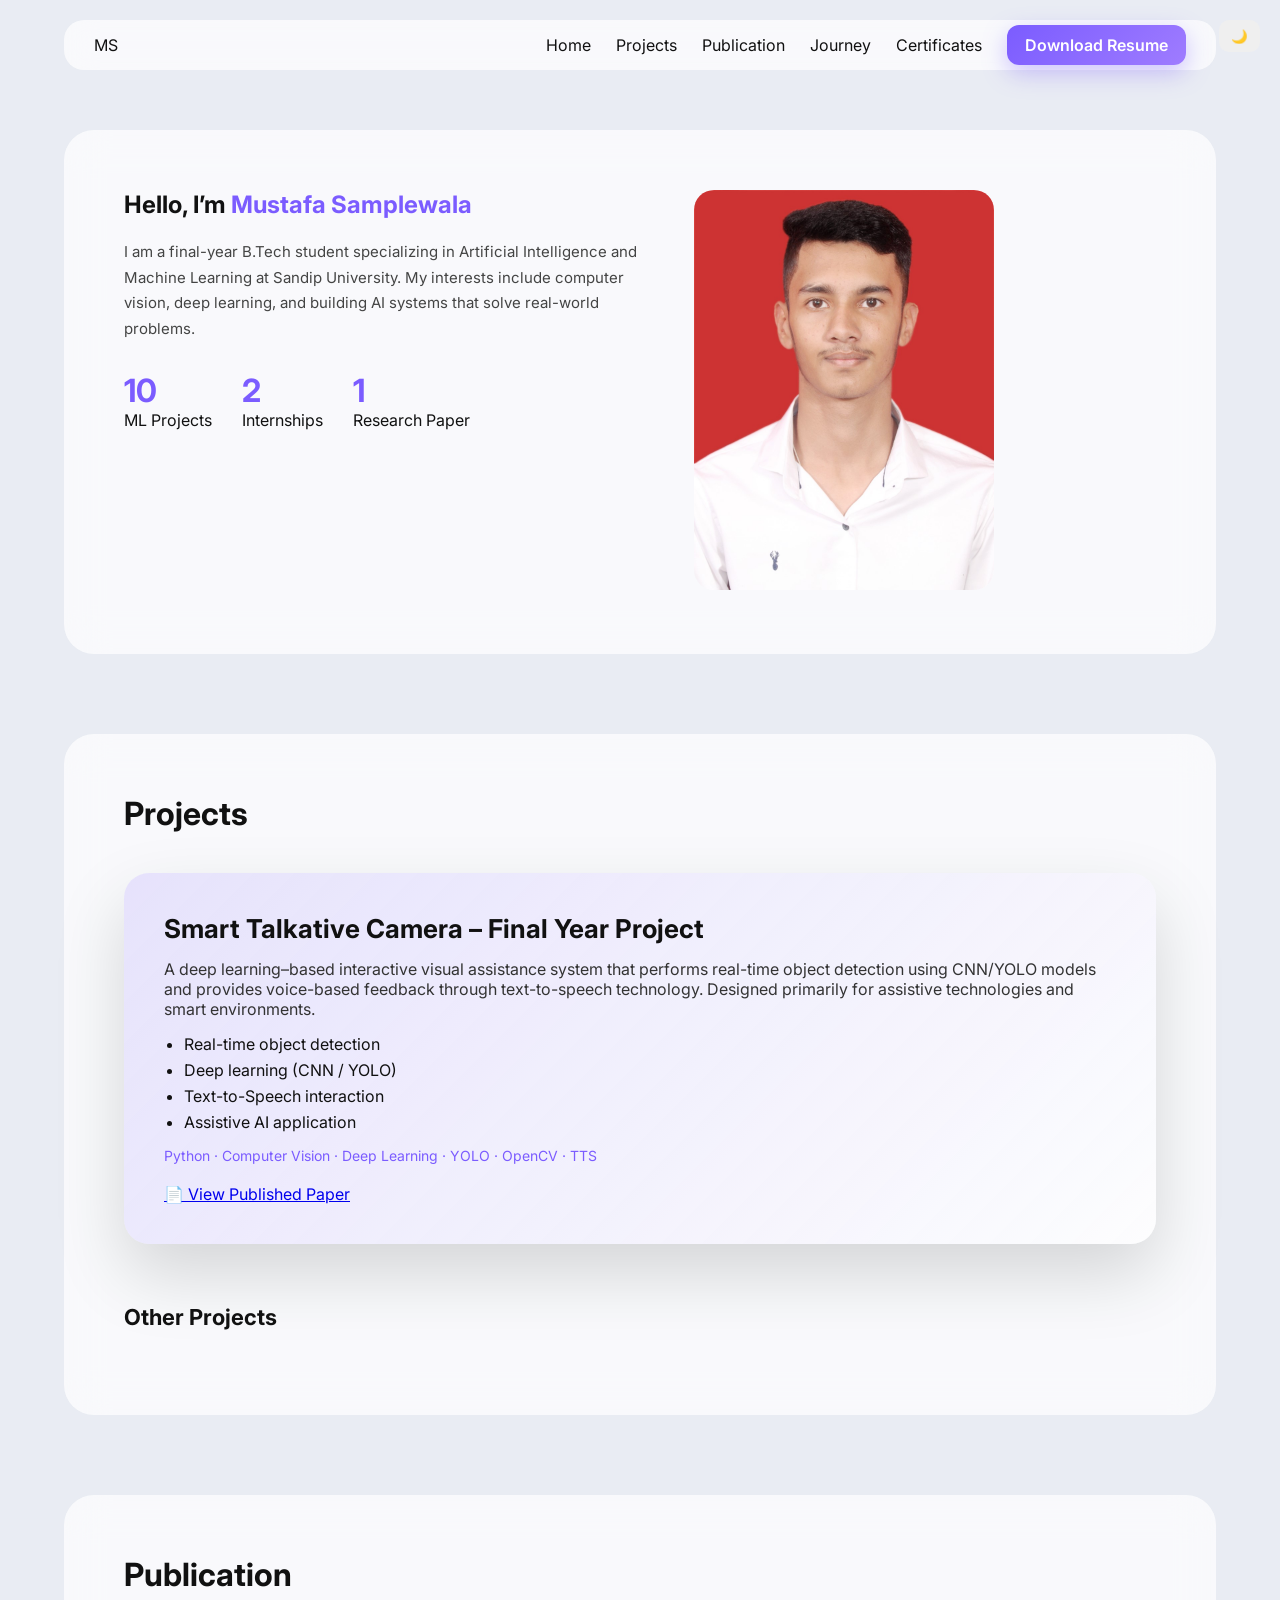
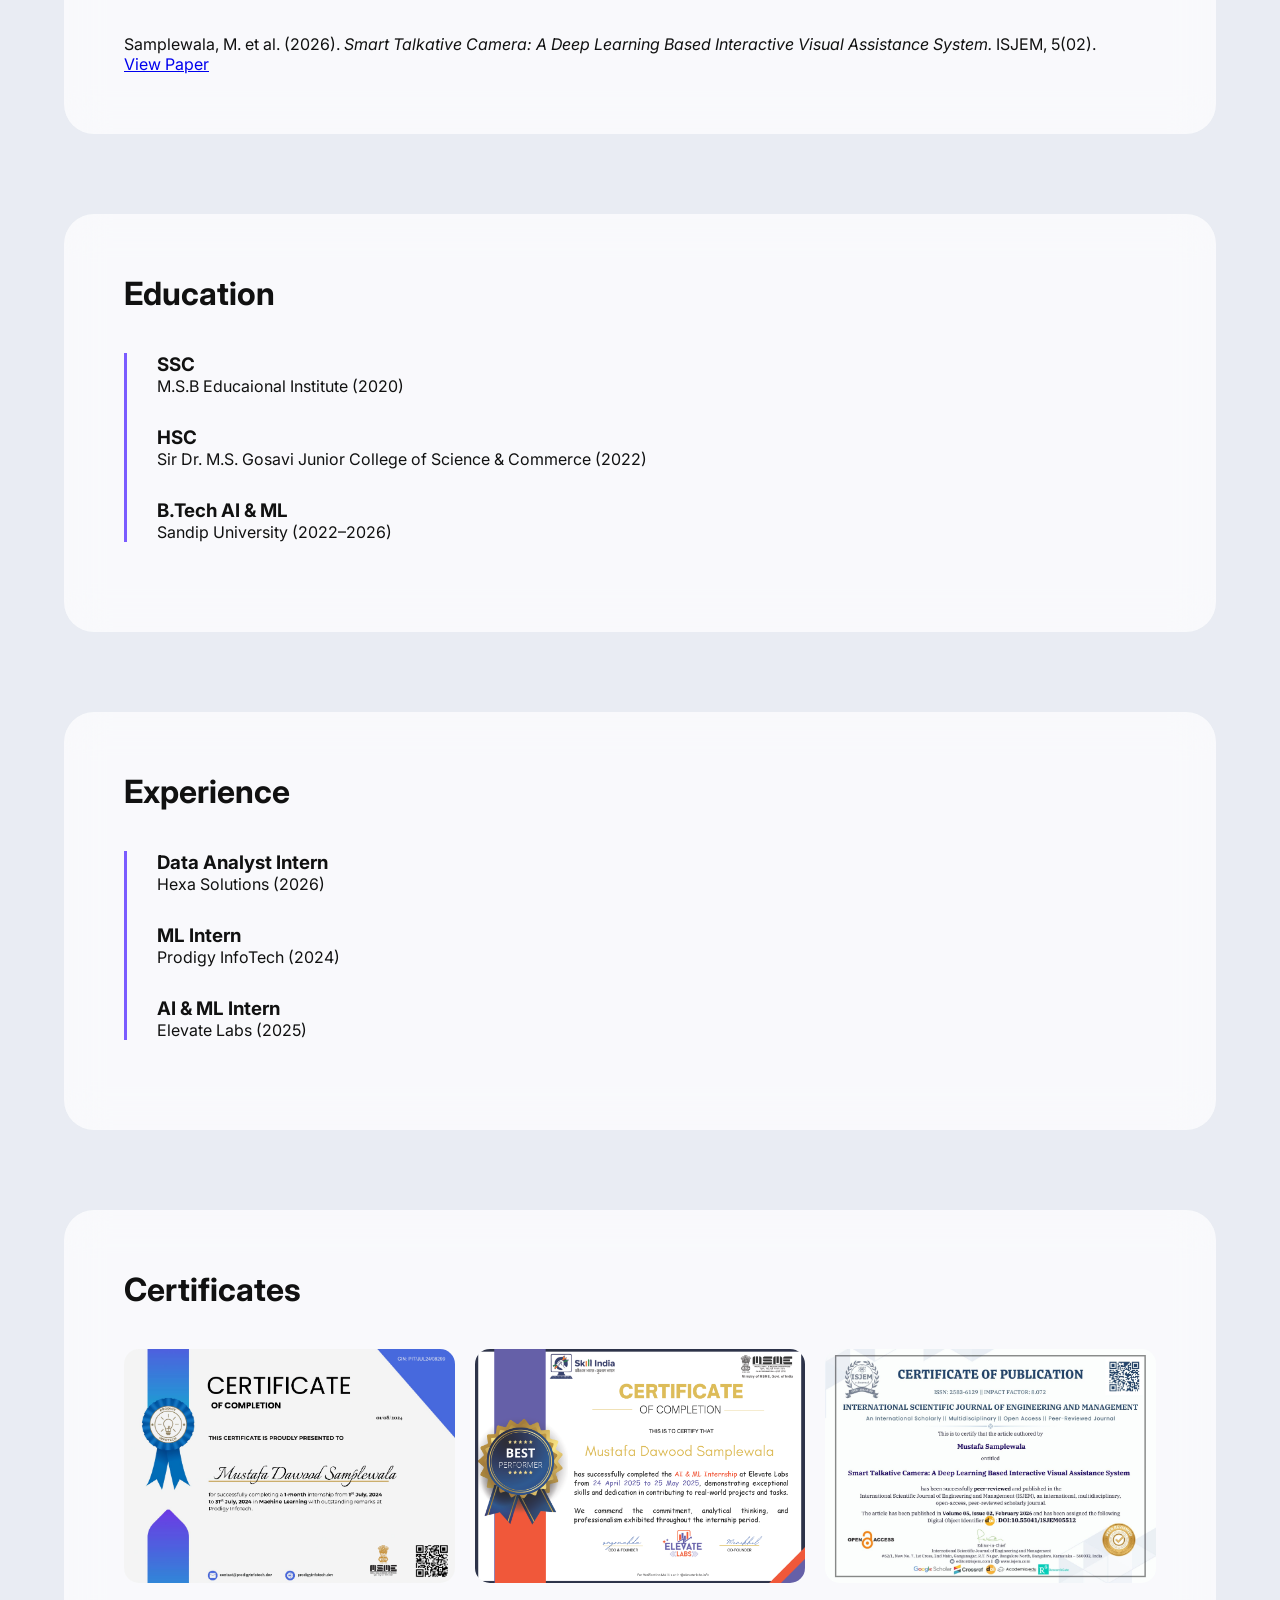
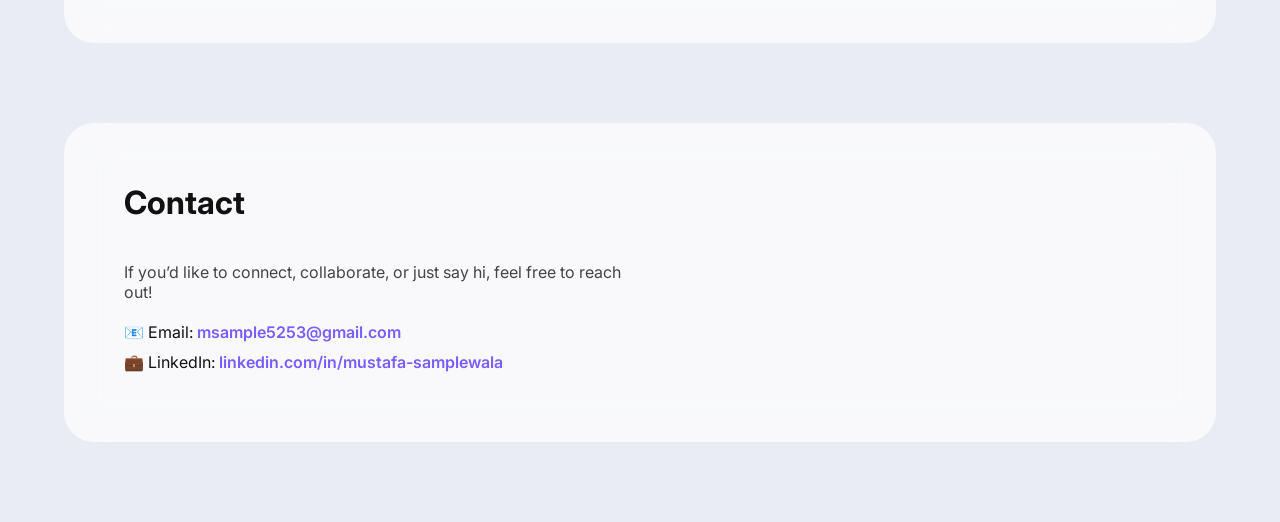
==== commit bc9ae058: "Update index.html" ====
--- a/index.html
+++ b/index.html
@@ -135,6 +135,7 @@
 <section class="glass-section reveal" id="timeline">
   <h2 class="section-title">Experience</h2>
   <div class="timeline">
+    <div class="timeline-item"><h3>Data Analyst Intern</h3><span>Hexa Solutions (2026)</span></div>
     <div class="timeline-item"><h3>ML Intern</h3><span>Prodigy InfoTech (2024)</span></div>
     <div class="timeline-item"><h3>AI & ML Intern</h3><span>Elevate Labs (2025)</span></div>
   </div>
@@ -188,3 +189,4 @@
 </body>
 
 </html>
+
--- a/style.css
+++ b/style.css
@@ -418,78 +418,101 @@
 }
 
 /* Mobile Navbar */
-/* Mobile Navbar */
-@media (max-width: 768px) {
-
-  .hamburger {
-    display: flex;
-    margin-left: auto; /* keeps it away from logo */
-  }
-
-  .navbar {
-    position: relative;
-    z-index: 10;
-  }
-
-  .navbar ul {
-    position: absolute;
-    top: 120px;                 /* pushed down */
-    left: 0;
-    width: 100%;
-    background: var(--glass);
-    backdrop-filter: blur(15px);
-    border-radius: 20px;
-
-    display: none;              /* 🔥 hidden by default */
-    flex-direction: column;
-    align-items: center;
-
-    padding: 40px 20px 35px;    /* better touch spacing */
-    gap: 24px;
-    text-align: center;
-
-    max-height: calc(100vh - 120px);
-    overflow-y: auto;
-
-    z-index: 20;
-    pointer-events: none;
-  }
-
-  .navbar ul.active {
-    display: flex;              /* 🔥 shows menu on click */
-    pointer-events: auto;
-  }
-
-  /* Improve tap area */
-  .navbar ul li {
-    width: 100%;
-  }
-
-  .navbar ul li a {
-    display: block;
-    padding: 12px 0;
-  }
+/* Mobile Navbar */
+@media (max-width: 768px) {
+
+  .hamburger {
+    display: flex;
+    margin-left: auto; /* keeps it away from logo */
+  }
+
+  .navbar {
+    position: relative;
+    z-index: 10;
+  }
+
+  .navbar ul {
+    position: absolute;
+    top: 120px;                 /* pushed down */
+    left: 0;
+    width: 100%;
+    background: var(--glass);
+    backdrop-filter: blur(15px);
+    border-radius: 20px;
+
+    display: none;              /* 🔥 hidden by default */
+    flex-direction: column;
+    align-items: center;
+
+    padding: 40px 20px 35px;    /* better touch spacing */
+    gap: 24px;
+    text-align: center;
+
+    max-height: calc(100vh - 120px);
+    overflow-y: auto;
+
+    z-index: 20;
+    pointer-events: none;
+  }
+
+  .navbar ul.active {
+    display: flex;              /* 🔥 shows menu on click */
+    pointer-events: auto;
+  }
+
+  /* Improve tap area */
+  .navbar ul li {
+    width: 100%;
+  }
+
+  .navbar ul li a {
+    display: block;
+    padding: 12px 0;
+  }
 }
 
 /* Overlay background */
-.nav-overlay {
-  display: none;
-  position: fixed;
-  inset: 0;
-  background: rgba(0, 0, 0, 0.35);
-  backdrop-filter: blur(6px);
-  z-index: 8;
-  pointer-events: auto;   /* 🔥 blocks clicks */
+.nav-overlay {
+  display: none;
+  position: fixed;
+  inset: 0;
+  background: rgba(0, 0, 0, 0.35);
+  backdrop-filter: blur(6px);
+  z-index: 8;
+  pointer-events: auto;   /* 🔥 blocks clicks */
 }
 
 /* Navbar must be above overlay */
 .navbar {
   position: relative;
   z-index: 10;
-}
-
-body.menu-open {
-  overflow: hidden; /* prevents background scroll */
-}
-
-
+}
+
+body.menu-open {
+  overflow: hidden; /* prevents background scroll */
+}
+
+/* Improve project card width on mobile */
+@media (max-width: 768px) {
+
+  .glass-section {
+    width: 95%;           /* reduce outer margin */
+    padding: 40px 20px;
+  }
+
+  .featured-project {
+    width: 100%;          /* full width of container */
+    padding: 30px 20px;
+  }
+
+  .featured-project h3 {
+    font-size: 26px;
+    line-height: 1.3;
+  }
+
+  .featured-project p {
+    font-size: 16px;
+    line-height: 1.6;
+  }
+
+}
